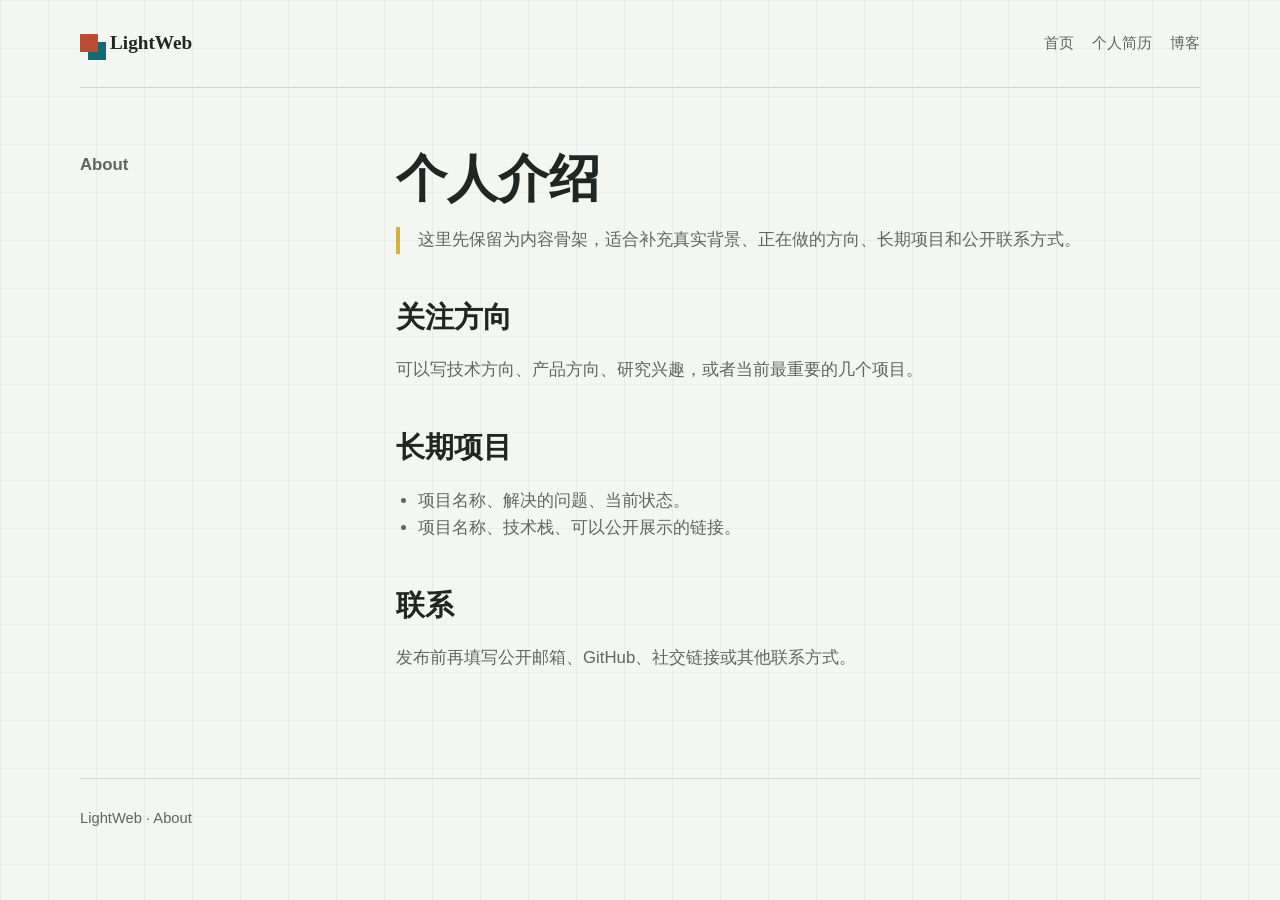
==== pages/about/index.html @ 892a2f34 "Initial static personal site" ====
<!doctype html>
<html lang="zh-CN">
  <head>
    <meta charset="utf-8">
    <meta name="viewport" content="width=device-width, initial-scale=1">
    <meta name="description" content="Boom 的个人介绍。">
    <link rel="stylesheet" href="../../assets/styles/site.css">
    <title>个人介绍 | LightWeb</title>
  </head>
  <body>
    <div class="site-shell">
      <header class="site-header">
        <a class="brand" href="../home/" aria-label="返回个人主页">
          <span class="brand-mark" aria-hidden="true"></span>
          <span>LightWeb</span>
        </a>
        <nav class="site-nav" aria-label="主导航">
          <a href="../home/">首页</a>
          <a href="../resume/">个人简历</a>
          <a href="../blog/">博客</a>
        </nav>
      </header>

      <main class="content-page">
        <aside>
          <p class="section-label">About</p>
        </aside>
        <article>
          <h1>个人介绍</h1>
          <p class="page-note">
            这里先保留为内容骨架，适合补充真实背景、正在做的方向、长期项目和公开联系方式。
          </p>

          <h2>关注方向</h2>
          <p>可以写技术方向、产品方向、研究兴趣，或者当前最重要的几个项目。</p>

          <h2>长期项目</h2>
          <ul>
            <li>项目名称、解决的问题、当前状态。</li>
            <li>项目名称、技术栈、可以公开展示的链接。</li>
          </ul>

          <h2>联系</h2>
          <p>发布前再填写公开邮箱、GitHub、社交链接或其他联系方式。</p>
        </article>
      </main>

      <footer class="site-footer">
        <span>LightWeb · About</span>
      </footer>
    </div>
  </body>
</html>
---- assets/styles/site.css ----
:root {
  color-scheme: light;
  --paper: #f4f6f2;
  --paper-strong: #ffffff;
  --ink: #1f2623;
  --muted: #5d675f;
  --line: #cfd6cc;
  --rust: #b94e34;
  --teal: #126a72;
  --gold: #d6b03c;
  --shadow: 0 22px 60px rgba(31, 38, 35, 0.12);
  --serif: "Iowan Old Style", "Palatino Linotype", Georgia, serif;
  --sans: "Avenir Next", "Gill Sans", "Trebuchet MS", sans-serif;
}

* {
  box-sizing: border-box;
}

html {
  min-height: 100%;
}

body {
  min-height: 100%;
  margin: 0;
  color: var(--ink);
  background:
    linear-gradient(90deg, rgba(31, 38, 35, 0.05) 1px, transparent 1px),
    linear-gradient(180deg, rgba(31, 38, 35, 0.04) 1px, transparent 1px),
    var(--paper);
  background-size: 48px 48px, 48px 48px, auto;
  font-family: var(--sans);
  line-height: 1.6;
}

a {
  color: inherit;
}

a:focus-visible,
button:focus-visible {
  outline: 3px solid var(--gold);
  outline-offset: 4px;
}

.site-shell {
  width: min(1120px, calc(100% - 40px));
  margin: 0 auto;
}

.site-header {
  display: flex;
  align-items: center;
  justify-content: space-between;
  gap: 24px;
  padding: 28px 0;
}

.brand {
  display: inline-flex;
  align-items: center;
  gap: 12px;
  font-family: var(--serif);
  font-size: 1.2rem;
  font-weight: 700;
  text-decoration: none;
}

.brand-mark {
  width: 18px;
  height: 18px;
  background: var(--rust);
  box-shadow: 8px 8px 0 var(--teal);
}

.site-nav {
  display: flex;
  flex-wrap: wrap;
  justify-content: flex-end;
  gap: 8px 18px;
  font-size: 0.95rem;
}

.site-nav a {
  color: var(--muted);
  text-decoration: none;
}

.site-nav a:hover {
  color: var(--ink);
}

.hero {
  display: grid;
  grid-template-columns: minmax(0, 1fr) 320px;
  align-items: end;
  gap: 56px;
  padding: 64px 0 48px;
  border-top: 1px solid var(--line);
}

.eyebrow {
  margin: 0 0 18px;
  color: var(--rust);
  font-size: 0.82rem;
  font-weight: 700;
  letter-spacing: 0;
  text-transform: uppercase;
}

.hero h1 {
  max-width: 760px;
  margin: 0;
  font-family: var(--serif);
  font-size: 4.6rem;
  line-height: 0.98;
  letter-spacing: 0;
}

.lede {
  max-width: 680px;
  margin: 28px 0 0;
  color: var(--muted);
  font-size: 1.22rem;
}

.hero-actions {
  display: flex;
  flex-wrap: wrap;
  gap: 12px;
  margin-top: 34px;
}

.action-link {
  display: inline-flex;
  align-items: center;
  justify-content: center;
  min-height: 44px;
  padding: 10px 18px;
  border: 1px solid var(--ink);
  background: var(--ink);
  color: var(--paper-strong);
  font-weight: 700;
  text-decoration: none;
}

.action-link.secondary {
  background: transparent;
  color: var(--ink);
}

.profile-art {
  margin: 0;
  padding: 16px;
  border: 1px solid var(--ink);
  background: var(--paper-strong);
  box-shadow: var(--shadow);
}

.profile-art img {
  display: block;
  width: 100%;
  aspect-ratio: 1;
  object-fit: cover;
}

.profile-art figcaption {
  margin-top: 14px;
  color: var(--muted);
  font-size: 0.88rem;
}

.route-band {
  display: grid;
  grid-template-columns: 220px minmax(0, 1fr);
  gap: 48px;
  padding: 42px 0 70px;
  border-top: 1px solid var(--line);
}

.section-label {
  margin: 0;
  color: var(--teal);
  font-size: 0.9rem;
  font-weight: 800;
}

.route-list {
  display: grid;
  gap: 0;
  margin: 0;
  padding: 0;
  list-style: none;
  border-top: 1px solid var(--line);
}

.route-list li {
  border-bottom: 1px solid var(--line);
}

.route-list a {
  display: grid;
  grid-template-columns: minmax(120px, 0.55fr) minmax(0, 1fr) auto;
  gap: 20px;
  align-items: center;
  min-height: 92px;
  text-decoration: none;
}

.route-title {
  font-family: var(--serif);
  font-size: 1.55rem;
  font-weight: 700;
}

.route-desc {
  color: var(--muted);
}

.route-arrow {
  color: var(--rust);
  font-size: 1.4rem;
}

.route-list a:hover .route-title {
  color: var(--rust);
}

.content-page {
  display: grid;
  grid-template-columns: 260px minmax(0, 1fr);
  gap: 56px;
  padding: 64px 0 90px;
  border-top: 1px solid var(--line);
}

.content-page h1 {
  margin: 0;
  font-family: var(--serif);
  font-size: 3.2rem;
  line-height: 1.05;
  letter-spacing: 0;
}

.content-page h2 {
  margin: 40px 0 10px;
  font-family: var(--serif);
  font-size: 1.8rem;
  letter-spacing: 0;
}

.content-page p,
.content-page li {
  color: var(--muted);
  font-size: 1.05rem;
}

.content-page ul {
  margin: 18px 0 0;
  padding-left: 22px;
}

.page-note {
  margin: 22px 0 0;
  padding-left: 18px;
  border-left: 4px solid var(--gold);
}

.site-footer {
  padding: 28px 0 44px;
  border-top: 1px solid var(--line);
  color: var(--muted);
  font-size: 0.92rem;
}

@media (max-width: 820px) {
  .site-shell {
    width: min(100% - 28px, 1120px);
  }

  .site-header {
    align-items: flex-start;
    flex-direction: column;
  }

  .site-nav {
    justify-content: flex-start;
  }

  .hero,
  .route-band,
  .content-page {
    grid-template-columns: 1fr;
    gap: 28px;
  }

  .hero {
    padding-top: 38px;
  }

  .hero h1 {
    font-size: 3.15rem;
  }

  .profile-art {
    max-width: 340px;
  }

  .route-list a {
    grid-template-columns: 1fr auto;
    gap: 8px 16px;
    padding: 18px 0;
  }

  .route-desc {
    grid-column: 1 / -1;
  }

  .content-page h1 {
    font-size: 2.45rem;
  }
}

@media (max-width: 460px) {
  .hero h1 {
    font-size: 2.55rem;
  }

  .lede {
    font-size: 1.05rem;
  }

  .hero-actions {
    flex-direction: column;
  }

  .action-link {
    width: 100%;
  }
}
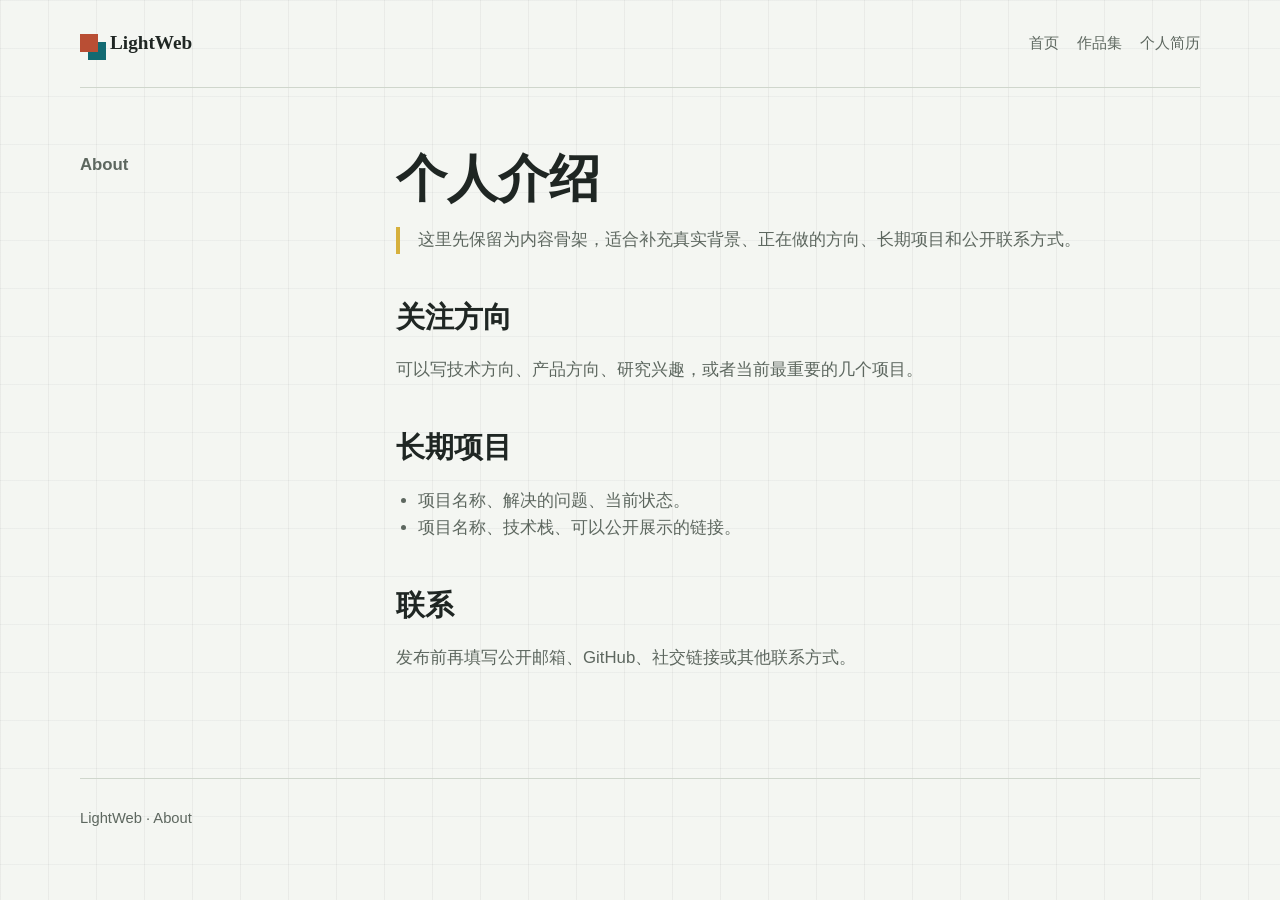
==== commit 35bcc514: "Add portfolio overview" ====
--- a/pages/about/index.html
+++ b/pages/about/index.html
@@ -4,20 +4,21 @@
     <meta charset="utf-8">
     <meta name="viewport" content="width=device-width, initial-scale=1">
     <meta name="description" content="Boom 的个人介绍。">
+    <link rel="icon" href="../../assets/images/profile-mark.svg" type="image/svg+xml">
     <link rel="stylesheet" href="../../assets/styles/site.css">
     <title>个人介绍 | LightWeb</title>
   </head>
   <body>
     <div class="site-shell">
       <header class="site-header">
-        <a class="brand" href="../home/" aria-label="返回个人主页">
+        <a class="brand" href="../../" aria-label="返回个人主页">
           <span class="brand-mark" aria-hidden="true"></span>
           <span>LightWeb</span>
         </a>
         <nav class="site-nav" aria-label="主导航">
-          <a href="../home/">首页</a>
+          <a href="../../">首页</a>
+          <a href="../projects/">作品集</a>
           <a href="../resume/">个人简历</a>
-          <a href="../blog/">博客</a>
         </nav>
       </header>
 
--- a/assets/styles/site.css
+++ b/assets/styles/site.css
@@ -267,6 +267,74 @@
   border-left: 4px solid var(--gold);
 }
 
+.portfolio-section {
+  margin-top: 44px;
+}
+
+.project-list {
+  display: grid;
+  border-top: 1px solid var(--line);
+}
+
+.project-item {
+  display: grid;
+  grid-template-columns: minmax(0, 1fr) 300px;
+  gap: 36px;
+  padding: 28px 0;
+  border-bottom: 1px solid var(--line);
+}
+
+.project-kicker {
+  margin: 0 0 8px;
+  color: var(--rust);
+  font-size: 0.78rem;
+  font-weight: 800;
+  letter-spacing: 0;
+  text-transform: uppercase;
+}
+
+.project-item h3 {
+  margin: 0;
+  font-family: var(--serif);
+  font-size: 2rem;
+  line-height: 1.08;
+  letter-spacing: 0;
+}
+
+.project-item p {
+  max-width: 620px;
+  margin: 14px 0 0;
+}
+
+.project-meta {
+  display: grid;
+  align-content: start;
+  gap: 18px;
+  margin: 0;
+  padding: 0;
+}
+
+.project-meta div {
+  display: grid;
+  gap: 4px;
+}
+
+.project-meta dt {
+  color: var(--teal);
+  font-size: 0.78rem;
+  font-weight: 800;
+}
+
+.project-meta dd {
+  margin: 0;
+  color: var(--muted);
+}
+
+.portfolio-next {
+  display: grid;
+  gap: 10px;
+}
+
 .site-footer {
   padding: 28px 0 44px;
   border-top: 1px solid var(--line);
@@ -290,7 +358,8 @@
 
   .hero,
   .route-band,
-  .content-page {
+  .content-page,
+  .project-item {
     grid-template-columns: 1fr;
     gap: 28px;
   }
